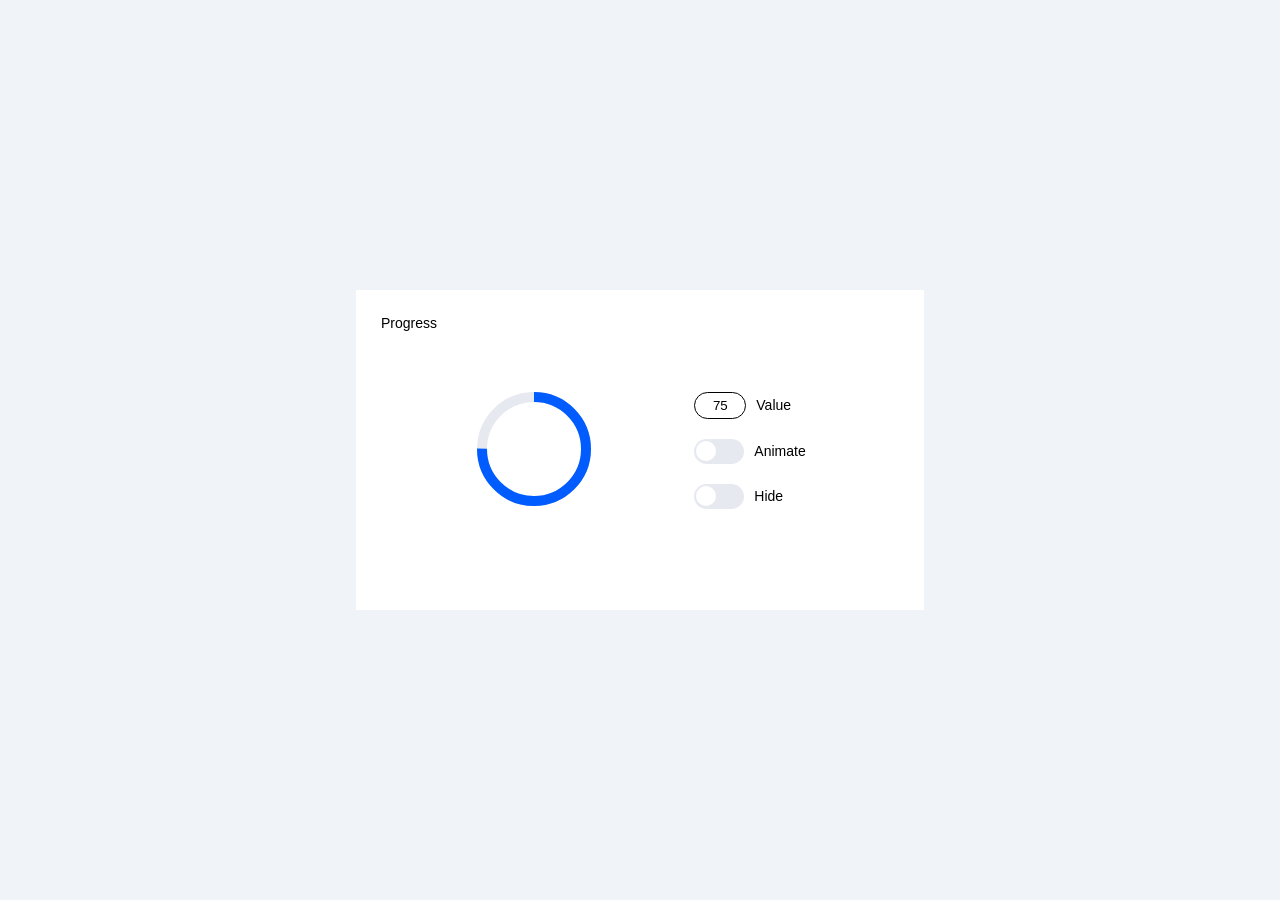
==== index.html @ 90529c92 "feat: add loading app" ====
<!DOCTYPE html>
<html>
<head>
    <meta name="viewport" content="width=device-width" />
    <title>Progress Test</title>
    <style>
        .downloadContainer {
            width: 100%;
            display: flex;
            flex-direction: column;
            align-items: center;
            justify-content: center;
            position: relative;
            gap: 40px;
            max-width: 320px;
            min-height: 100vh;
            background-color: #fff;
        }

        .downloadContainer span {
            position: absolute;
            top: 25px;
            left: 25px;
            font-size: 14px;
            font-family: sans-serif;
        }

        @media screen and (min-width: 568px) {
            .downloadContainer {
                max-width: 568px;
                min-height: 320px;
                flex-direction: row;
                gap: 100px;
            }
        }

        .downloadPage {
            display: flex;
            justify-content: center;
            align-items: center;
            min-height: 100vh;
            margin: 0;
            background-color: #f0f4f8;
            font-family: sans-serif;
            font-size: 14px;
        }

        .progressElement.hidden {
            visibility: hidden;
        }

        .loadingRing {
            fill: none;
            stroke-width: 10;
            transform: rotate(-90deg); 
        }

        .loadingRing.animated {
            animation: spin 2s linear infinite;
        }

        @keyframes spin {
            100% { transform: rotate(270deg); }
        }

        .loadingCircle {
            stroke: #e6e9ef;
        }

        .loadingCircleProgress {
            stroke: #005cff;
        }

        .controlPanel {
            display: flex;
            flex-direction: column;
            gap: 20px;
        }

        .controlItem {
            display: flex;
            align-items: center;
            gap: 10px;
        }

        input::-webkit-inner-spin-button {
            -webkit-appearance: none;
        }

        .controlItem input {
            width: 50px;
            height: 25px;
            margin: 0;
            padding: 0;
        }

        .controlItem input[type="number"] {
            border-radius: 15px;
            border: 1px solid #000;
            text-align: center;
        }

        .controlItem input[type="checkbox"] {
            appearance: none;
            background-color: #e6e9ef;
            border-radius: 20px;
            position: relative;
            cursor: pointer;
        }

        .controlItem input[type="checkbox"]:checked {
            background-color: #005eff;
        }

        .controlItem input[type="checkbox"]::before {
            content: "";
            position: absolute;
            width: 20px;
            height: 20px;
            border-radius: 50%;
            background-color: #fff;
            top: 2.5px;
            left: 2px;
        }


        .controlItem input[type="checkbox"]:checked::before {
            transform: translateX(25px);
        }
    </style>
</head>
<body class="downloadPage">

<div class="downloadContainer">
    <span>Progress</span>
    <div class="progressElement" id="progressElement">
        <svg class="loadingRing" width="120" height="120">
            <circle class="loadingCircle" cx="60" cy="60" r="52"></circle>
            <circle class="loadingCircleProgress" id="ring" cx="60" cy="60" r="52"></circle>
        </svg>
    </div>

    <div class="controlPanel">
        <div class="controlItem">
            <input type="number" id="valueInput" value="75" min="0" max="100">
            <label>Value</label>
        </div>
        <div class="controlItem">
            <input type="checkbox" id="animatingSwitch">
            <label>Animate</label>
        </div>
        <div class="controlItem">
            <input type="checkbox" id="hideSwitch">
            <label>Hide</label>
        </div>
    </div>
</div>

<script>
    const ringDownload = document.getElementById('ring');
    const ringProgress = document.getElementById('progressElement');
    const svgEl = ringDownload.parentElement;

    const ringRadius = ringDownload.r.baseVal.value;
    const lengthCircle = 2 * Math.PI * ringRadius;

    ringDownload.style.strokeDasharray = `${lengthCircle} ${lengthCircle}`;

    function changePercent(percent) {
        const offset = lengthCircle - (percent / 100 * lengthCircle);
        ringDownload.style.strokeDashoffset = offset;
    }

    const START_PERCENT = 75;
    changePercent(START_PERCENT);

    document.getElementById('valueInput').addEventListener('input', (e) => {
        changePercent(e.target.value);
    });

    document.getElementById('animatingSwitch').addEventListener('change', (e) => {
        svgEl.classList.toggle('animated', e.target.checked);
    });

    document.getElementById('hideSwitch').addEventListener('change', (e) => {
        ringProgress.classList.toggle('hidden', e.target.checked);
    });
</script>

</body>
</html>
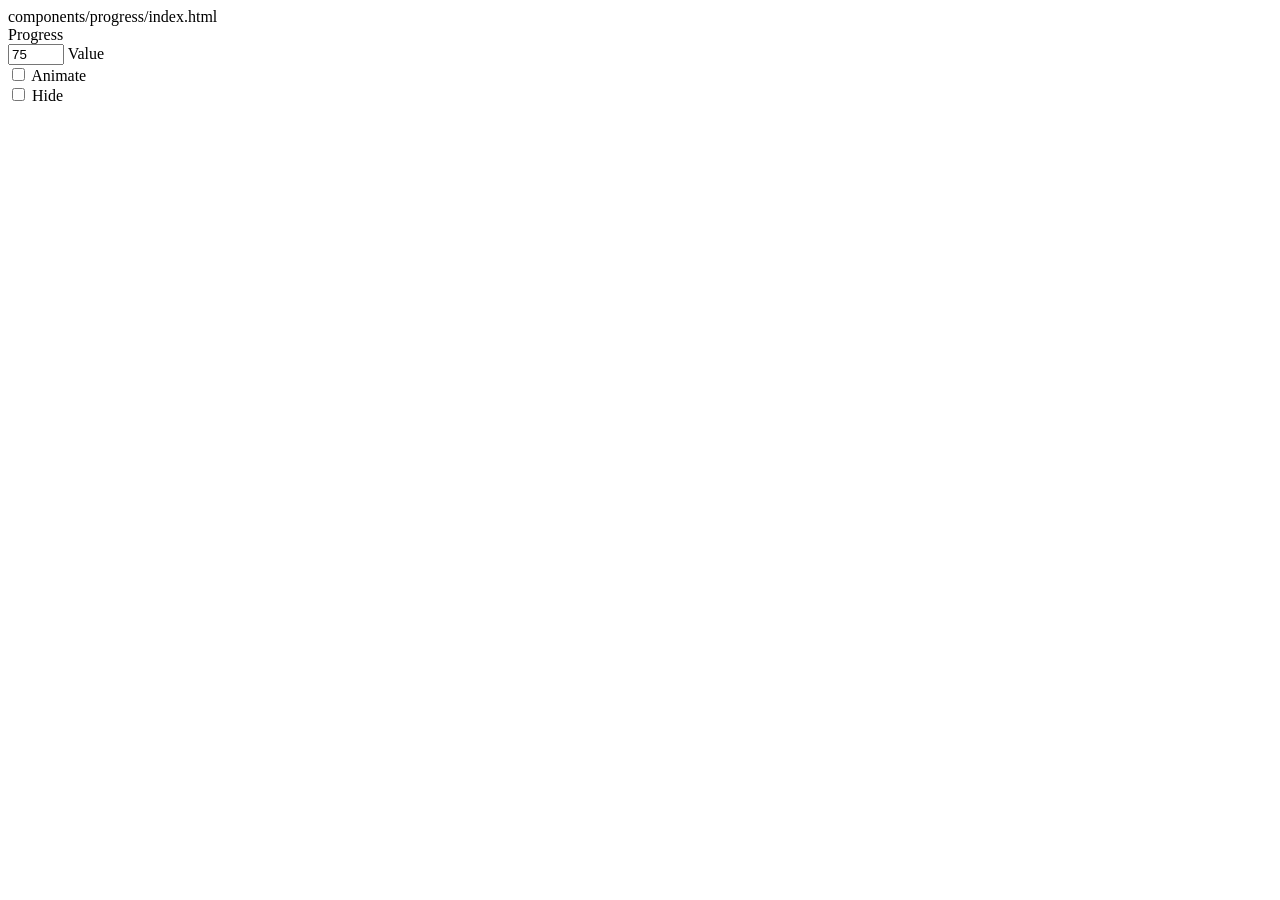
==== commit c2d83116: "fix: change location for index.html file" ====
--- a/index.html
+++ b/index.html
@@ -3,188 +3,55 @@
 <head>
     <meta name="viewport" content="width=device-width" />
     <title>Progress Test</title>
-    <style>
-        .downloadContainer {
-            width: 100%;
-            display: flex;
-            flex-direction: column;
-            align-items: center;
-            justify-content: center;
-            position: relative;
-            gap: 40px;
-            max-width: 320px;
-            min-height: 100vh;
-            background-color: #fff;
-        }
-
-        .downloadContainer span {
-            position: absolute;
-            top: 25px;
-            left: 25px;
-            font-size: 14px;
-            font-family: sans-serif;
-        }
-
-        @media screen and (min-width: 568px) {
-            .downloadContainer {
-                max-width: 568px;
-                min-height: 320px;
-                flex-direction: row;
-                gap: 100px;
-            }
-        }
-
-        .downloadPage {
-            display: flex;
-            justify-content: center;
-            align-items: center;
-            min-height: 100vh;
-            margin: 0;
-            background-color: #f0f4f8;
-            font-family: sans-serif;
-            font-size: 14px;
-        }
-
-        .progressElement.hidden {
-            visibility: hidden;
-        }
-
-        .loadingRing {
-            fill: none;
-            stroke-width: 10;
-            transform: rotate(-90deg); 
-        }
-
-        .loadingRing.animated {
-            animation: spin 2s linear infinite;
-        }
-
-        @keyframes spin {
-            100% { transform: rotate(270deg); }
-        }
-
-        .loadingCircle {
-            stroke: #e6e9ef;
-        }
-
-        .loadingCircleProgress {
-            stroke: #005cff;
-        }
-
-        .controlPanel {
-            display: flex;
-            flex-direction: column;
-            gap: 20px;
-        }
-
-        .controlItem {
-            display: flex;
-            align-items: center;
-            gap: 10px;
-        }
-
-        input::-webkit-inner-spin-button {
-            -webkit-appearance: none;
-        }
-
-        .controlItem input {
-            width: 50px;
-            height: 25px;
-            margin: 0;
-            padding: 0;
-        }
-
-        .controlItem input[type="number"] {
-            border-radius: 15px;
-            border: 1px solid #000;
-            text-align: center;
-        }
-
-        .controlItem input[type="checkbox"] {
-            appearance: none;
-            background-color: #e6e9ef;
-            border-radius: 20px;
-            position: relative;
-            cursor: pointer;
-        }
-
-        .controlItem input[type="checkbox"]:checked {
-            background-color: #005eff;
-        }
-
-        .controlItem input[type="checkbox"]::before {
-            content: "";
-            position: absolute;
-            width: 20px;
-            height: 20px;
-            border-radius: 50%;
-            background-color: #fff;
-            top: 2.5px;
-            left: 2px;
-        }
-
-
-        .controlItem input[type="checkbox"]:checked::before {
-            transform: translateX(25px);
-        }
-    </style>
+    <link rel="stylesheet" href="style.css">
+    components/progress/index.html
 </head>
 <body class="downloadPage">
 
 <div class="downloadContainer">
     <span>Progress</span>
-    <div class="progressElement" id="progressElement">
-        <svg class="loadingRing" width="120" height="120">
-            <circle class="loadingCircle" cx="60" cy="60" r="52"></circle>
-            <circle class="loadingCircleProgress" id="ring" cx="60" cy="60" r="52"></circle>
-        </svg>
-    </div>
+    <div id="progressComponentContainer"></div>
 
-    <div class="controlPanel">
-        <div class="controlItem">
+    <div class="controlPanelForRingProgress">
+        <div class="controlItemForRingProgress">
             <input type="number" id="valueInput" value="75" min="0" max="100">
-            <label>Value</label>
+            <label for="valueInput">Value</label>
         </div>
-        <div class="controlItem">
+        <div class="controlItemForRingProgress">
             <input type="checkbox" id="animatingSwitch">
-            <label>Animate</label>
+            <label  for="animatingSwitch">Animate</label>
         </div>
-        <div class="controlItem">
+        <div class="controlItemForRingProgress">
             <input type="checkbox" id="hideSwitch">
-            <label>Hide</label>
+            <label for="hideSwitch">Hide</label>
         </div>
     </div>
 </div>
 
-<script>
-    const ringDownload = document.getElementById('ring');
-    const ringProgress = document.getElementById('progressElement');
-    const svgEl = ringDownload.parentElement;
+<script type="module">
+    import { ProgressRingElement } from './ProgressRingElement.js';
 
-    const ringRadius = ringDownload.r.baseVal.value;
-    const lengthCircle = 2 * Math.PI * ringRadius;
+    const progressComponentContainer = document.getElementById('progressComponentContainer');
+    const instanceProgressComponent = new ProgressRingElement(progressComponentContainer);
 
-    ringDownload.style.strokeDasharray = `${lengthCircle} ${lengthCircle}`;
+    const percentOfRing = document.getElementById('valueInput');
+    const ringGo = document.getElementById('animatingSwitch');
+    const ringHide = document.getElementById('hideSwitch');
 
-    function changePercent(percent) {
-        const offset = lengthCircle - (percent / 100 * lengthCircle);
-        ringDownload.style.strokeDashoffset = offset;
-    }
-
-    const START_PERCENT = 75;
-    changePercent(START_PERCENT);
-
-    document.getElementById('valueInput').addEventListener('input', (e) => {
-        changePercent(e.target.value);
+    percentOfRing.addEventListener('input', (e) => {
+        instanceProgressComponent.setValue(e.target.value);
     });
 
-    document.getElementById('animatingSwitch').addEventListener('change', (e) => {
-        svgEl.classList.toggle('animated', e.target.checked);
+    ringGo.addEventListener('change', (e) => {
+        instanceProgressComponent.switchAnimated(e.target.checked);
     });
 
-    document.getElementById('hideSwitch').addEventListener('change', (e) => {
-        ringProgress.classList.toggle('hidden', e.target.checked);
+    ringHide.addEventListener('change', (e) => {
+        instanceProgressComponent.switchHidden(e.target.checked);
     });
+    
+    instanceProgressComponent.setValue(75);
+    percentOfRing.value = 75;
 </script>
 
 </body>
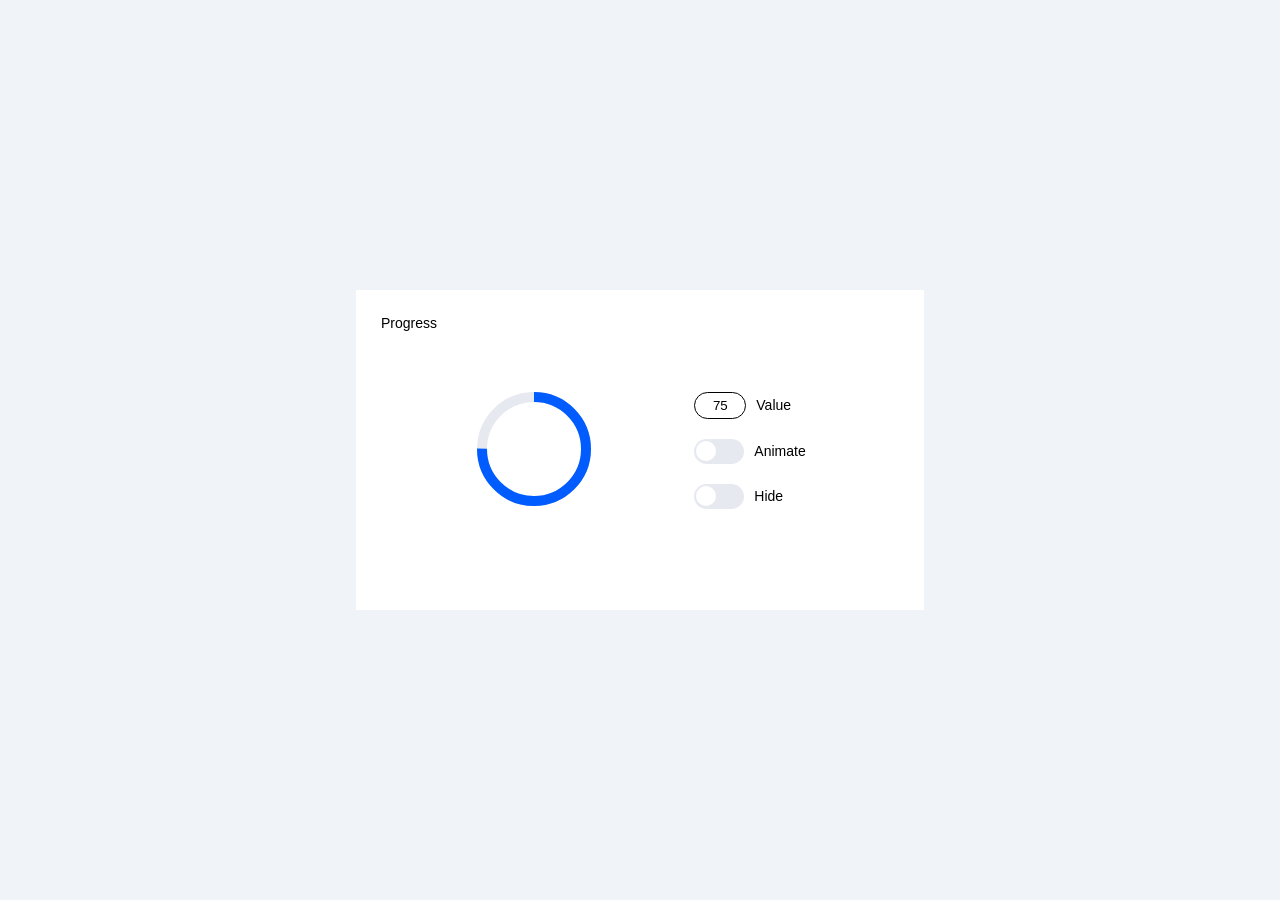
==== commit cf1958cd: "fix: correct files pages" ====
--- a/index.html
+++ b/index.html
@@ -3,8 +3,7 @@
 <head>
     <meta name="viewport" content="width=device-width" />
     <title>Progress Test</title>
-    <link rel="stylesheet" href="style.css">
-    components/progress/index.html
+    <link rel="stylesheet" href="./components/progress/style.css">
 </head>
 <body class="downloadPage">
 
@@ -29,7 +28,7 @@
 </div>
 
 <script type="module">
-    import { ProgressRingElement } from './ProgressRingElement.js';
+    import { ProgressRingElement } from './components/progress/ProgressRingElement.js';
 
     const progressComponentContainer = document.getElementById('progressComponentContainer');
     const instanceProgressComponent = new ProgressRingElement(progressComponentContainer);
--- a/components/progress/style.css
+++ b/components/progress/style.css
@@ -0,0 +1,127 @@
+.downloadContainer {
+    width: 100%;
+    display: flex;
+    flex-direction: column;
+    align-items: center;
+    justify-content: center;
+    position: relative;
+    gap: 40px;
+    max-width: 320px;
+    min-height: 100vh;
+    background-color: #fff;
+}
+
+.downloadContainer span {
+    position: absolute;
+    top: 25px;
+    left: 25px;
+    font-size: 14px;
+    font-family: sans-serif;
+}
+
+@media screen and (min-width: 568px) {
+    .downloadContainer {
+        max-width: 568px;
+        min-height: 320px;
+        flex-direction: row;
+        gap: 100px;
+    }
+}
+
+.downloadPage {
+    display: flex;
+    justify-content: center;
+    align-items: center;
+    min-height: 100vh;
+    margin: 0;
+    background-color: #f0f4f8;
+    font-family: sans-serif;
+    font-size: 14px;
+}
+
+/* .progressElement.hidden {
+    visibility: hidden;
+} */
+
+.loadRingContainer.hidden {
+    visibility: hidden;
+}
+
+.loadRingContainer {
+    fill: none;
+    stroke-width: 10;
+    transform: rotate(-90deg); 
+}
+
+.loadRingContainer.animated {
+    animation: spin 2s linear infinite;
+}
+
+@keyframes spin {
+    100% { transform: rotate(270deg); }
+}
+
+.circleAll {
+    stroke: #e6e9ef;
+}
+
+.circleFilled {
+    stroke: #005cff;
+}
+
+.controlPanelForRingProgress {
+    display: flex;
+    flex-direction: column;
+    gap: 20px;
+}
+
+.controlItemForRingProgress {
+    display: flex;
+    align-items: center;
+    gap: 10px;
+}
+
+input::-webkit-inner-spin-button {
+    -webkit-appearance: none;
+}
+
+.controlItemForRingProgress input {
+    width: 50px;
+    height: 25px;
+    margin: 0;
+    padding: 0;
+}
+
+.controlItemForRingProgress input[type="number"] {
+    border-radius: 15px;
+    border: 1px solid #000;
+    text-align: center;
+}
+
+.controlItemForRingProgress input[type="checkbox"] {
+    appearance: none;
+    background-color: #e6e9ef;
+    border-radius: 20px;
+    position: relative;
+    cursor: pointer;
+}
+
+.controlItemForRingProgress input[type="checkbox"]:checked {
+    background-color: #005eff;
+}
+
+.controlItemForRingProgress input[type="checkbox"]::before {
+    content: "";
+    position: absolute;
+    width: 20px;
+    height: 20px;
+    border-radius: 50%;
+    background-color: #fff;
+    top: 2.5px;
+    left: 2px;
+}
+
+
+.controlItemForRingProgress input[type="checkbox"]:checked::before {
+    transform: translateX(25px);
+}
